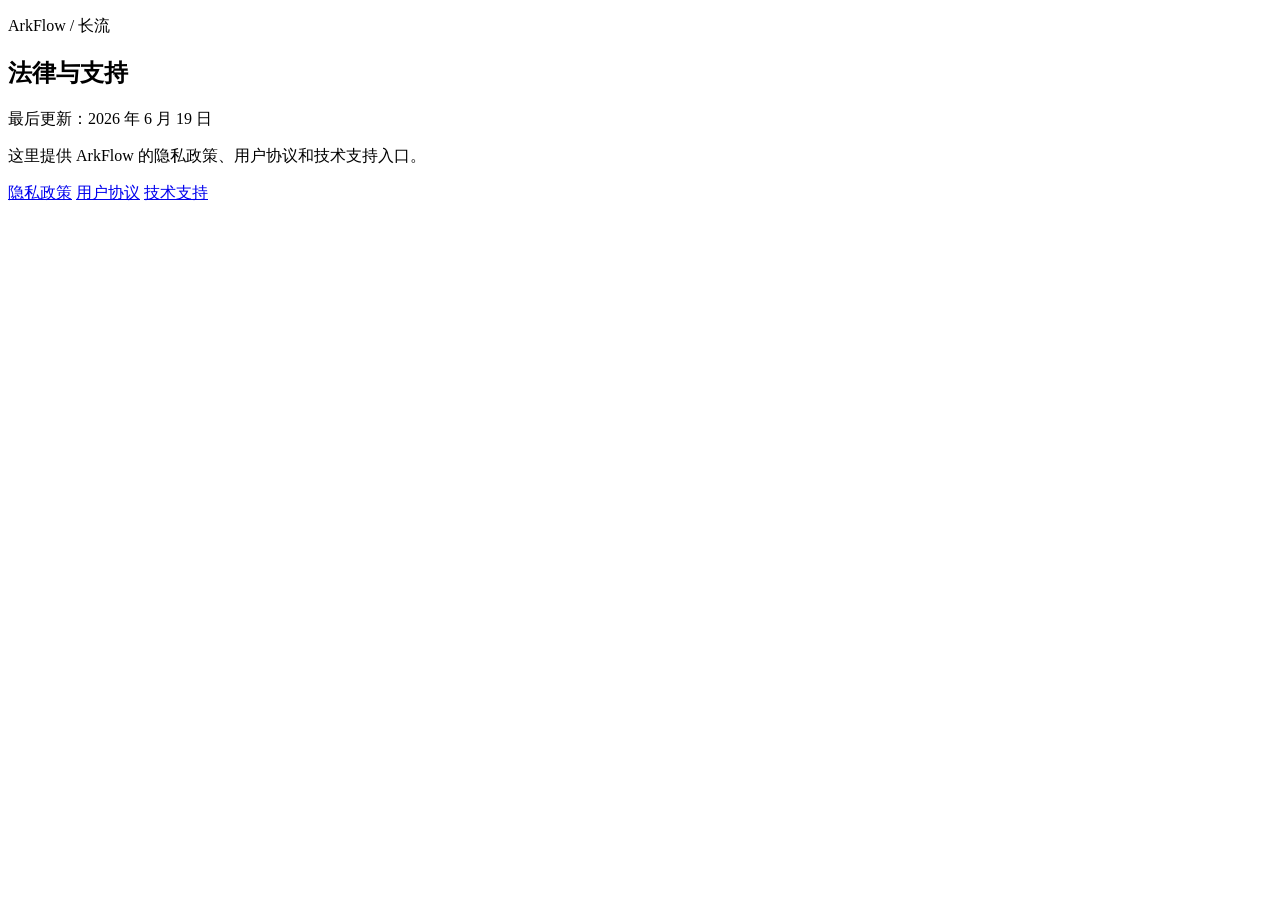
==== index.html @ 3ba8c1ac "Add ArkFlow legal site index" ====
<!doctype html>
<html lang="zh-CN">
<head>
  <meta charset="utf-8">
  <meta name="viewport" content="width=device-width, initial-scale=1">
  <title>ArkFlow 法律与支持</title>
  <link rel="stylesheet" href="styles.css">
</head>
<body>
  <main>
    <section class="card">
      <p class="eyebrow">ArkFlow / 长流</p>
      <h1>法律与支持</h1>
      <p class="muted">最后更新：2026 年 6 月 19 日</p>
      <p>这里提供 ArkFlow 的隐私政策、用户协议和技术支持入口。</p>
      <div class="pill-row">
        <a class="pill" href="privacy.html">隐私政策</a>
        <a class="pill" href="terms.html">用户协议</a>
        <a class="pill" href="support.html">技术支持</a>
      </div>
    </section>
  </main>
</body>
</html>
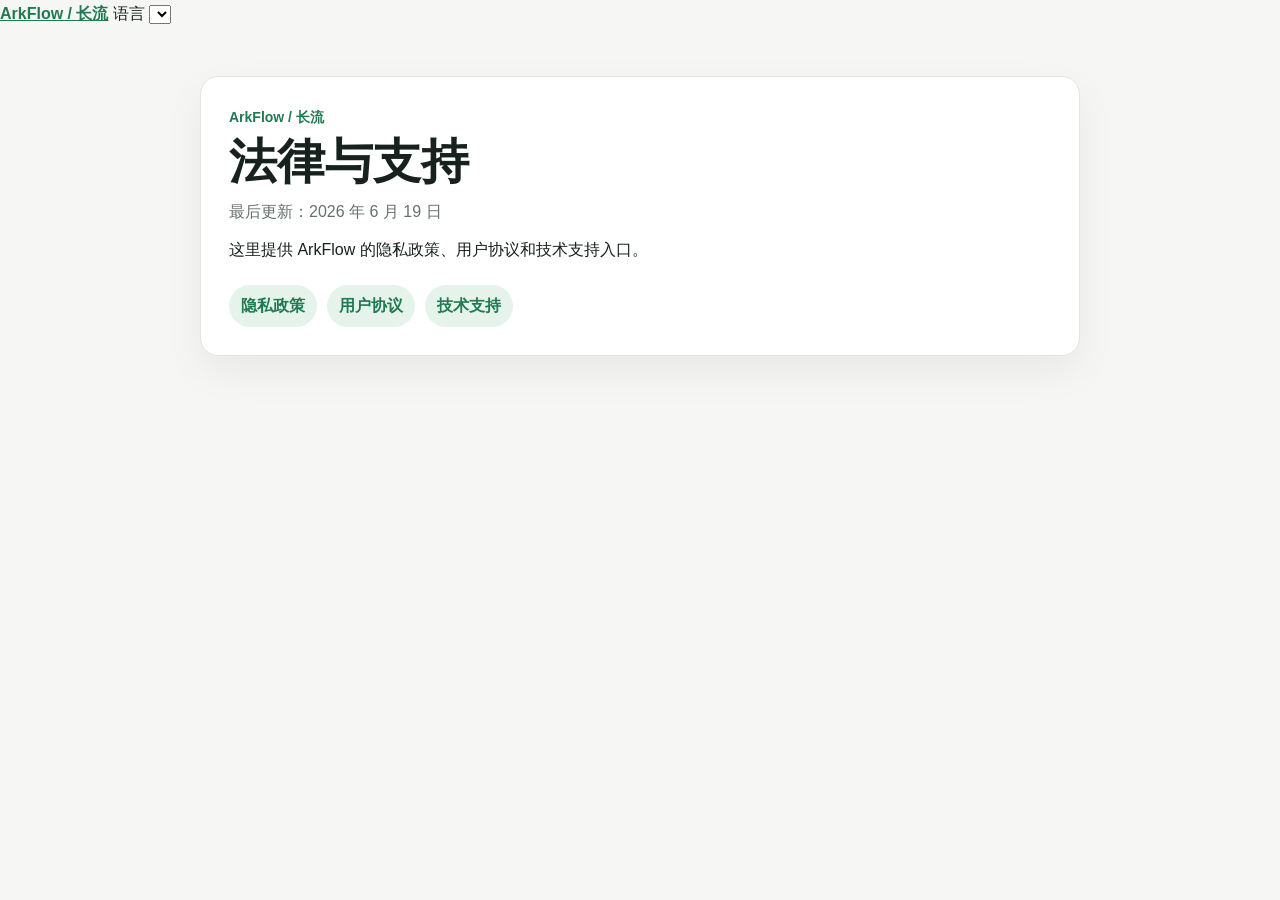
==== commit 2595c55c: "feat: add multilingual legal site" ====
--- a/index.html
+++ b/index.html
@@ -6,19 +6,30 @@
   <title>ArkFlow 法律与支持</title>
   <link rel="stylesheet" href="styles.css">
 </head>
-<body>
-  <main>
-    <section class="card">
-      <p class="eyebrow">ArkFlow / 长流</p>
-      <h1>法律与支持</h1>
-      <p class="muted">最后更新：2026 年 6 月 19 日</p>
-      <p>这里提供 ArkFlow 的隐私政策、用户协议和技术支持入口。</p>
-      <div class="pill-row">
-        <a class="pill" href="privacy.html">隐私政策</a>
-        <a class="pill" href="terms.html">用户协议</a>
-        <a class="pill" href="support.html">技术支持</a>
-      </div>
-    </section>
-  </main>
+<body data-page="index">
+  <div class="site-shell">
+    <header class="site-topbar">
+      <a class="brand-link" href="index.html">ArkFlow / 长流</a>
+      <label class="language-control">
+        <span id="languageLabel">语言</span>
+        <select id="languageSelect" aria-label="Language"></select>
+      </label>
+    </header>
+
+    <main>
+      <section class="card" id="localizedContent">
+        <p class="eyebrow">ArkFlow / 长流</p>
+        <h1>法律与支持</h1>
+        <p class="muted">最后更新：2026 年 6 月 19 日</p>
+        <p>这里提供 ArkFlow 的隐私政策、用户协议和技术支持入口。</p>
+        <div class="pill-row">
+          <a class="pill" href="privacy.html">隐私政策</a>
+          <a class="pill" href="terms.html">用户协议</a>
+          <a class="pill" href="support.html">技术支持</a>
+        </div>
+      </section>
+    </main>
+  </div>
+  <script src="i18n.js"></script>
 </body>
 </html>
--- a/styles.css
+++ b/styles.css
@@ -0,0 +1,130 @@
+:root {
+  color-scheme: light dark;
+  --bg: #f6f7f4;
+  --card: #ffffff;
+  --text: #17211d;
+  --muted: #65716c;
+  --line: #dfe6df;
+  --accent: #207a52;
+  --accent-soft: #e5f3eb;
+}
+
+@media (prefers-color-scheme: dark) {
+  :root {
+    --bg: #101412;
+    --card: #171d1a;
+    --text: #edf3ef;
+    --muted: #a9b4ae;
+    --line: #2b3831;
+    --accent: #63c28e;
+    --accent-soft: #173624;
+  }
+}
+
+* {
+  box-sizing: border-box;
+}
+
+body {
+  margin: 0;
+  background: var(--bg);
+  color: var(--text);
+  font-family: -apple-system, BlinkMacSystemFont, "Segoe UI", "PingFang SC", "Hiragino Sans GB", "Microsoft YaHei", sans-serif;
+  line-height: 1.72;
+}
+
+main {
+  width: min(880px, calc(100% - 36px));
+  margin: 0 auto;
+  padding: 48px 0 64px;
+}
+
+.card {
+  background: var(--card);
+  border: 1px solid var(--line);
+  border-radius: 18px;
+  padding: 28px;
+  box-shadow: 0 16px 40px rgba(0, 0, 0, 0.06);
+}
+
+.eyebrow {
+  color: var(--accent);
+  font-size: 14px;
+  font-weight: 700;
+  letter-spacing: 0;
+  margin: 0 0 6px;
+}
+
+h1 {
+  font-size: clamp(30px, 6vw, 48px);
+  line-height: 1.12;
+  margin: 0 0 10px;
+}
+
+h2 {
+  font-size: 22px;
+  margin: 34px 0 10px;
+}
+
+h3 {
+  font-size: 17px;
+  margin: 22px 0 8px;
+}
+
+p,
+li {
+  font-size: 16px;
+}
+
+p {
+  margin: 10px 0;
+}
+
+ul {
+  padding-left: 22px;
+}
+
+a {
+  color: var(--accent);
+  font-weight: 650;
+}
+
+.muted {
+  color: var(--muted);
+}
+
+.pill-row {
+  display: flex;
+  flex-wrap: wrap;
+  gap: 10px;
+  margin: 22px 0 0;
+}
+
+.pill {
+  display: inline-flex;
+  align-items: center;
+  min-height: 38px;
+  padding: 7px 12px;
+  border-radius: 999px;
+  background: var(--accent-soft);
+  color: var(--accent);
+  text-decoration: none;
+}
+
+.notice {
+  background: var(--accent-soft);
+  border: 1px solid color-mix(in srgb, var(--accent) 26%, transparent);
+  border-radius: 14px;
+  padding: 14px 16px;
+  margin: 20px 0;
+}
+
+footer {
+  color: var(--muted);
+  font-size: 14px;
+  margin-top: 26px;
+}
+
+footer a {
+  font-size: 14px;
+}
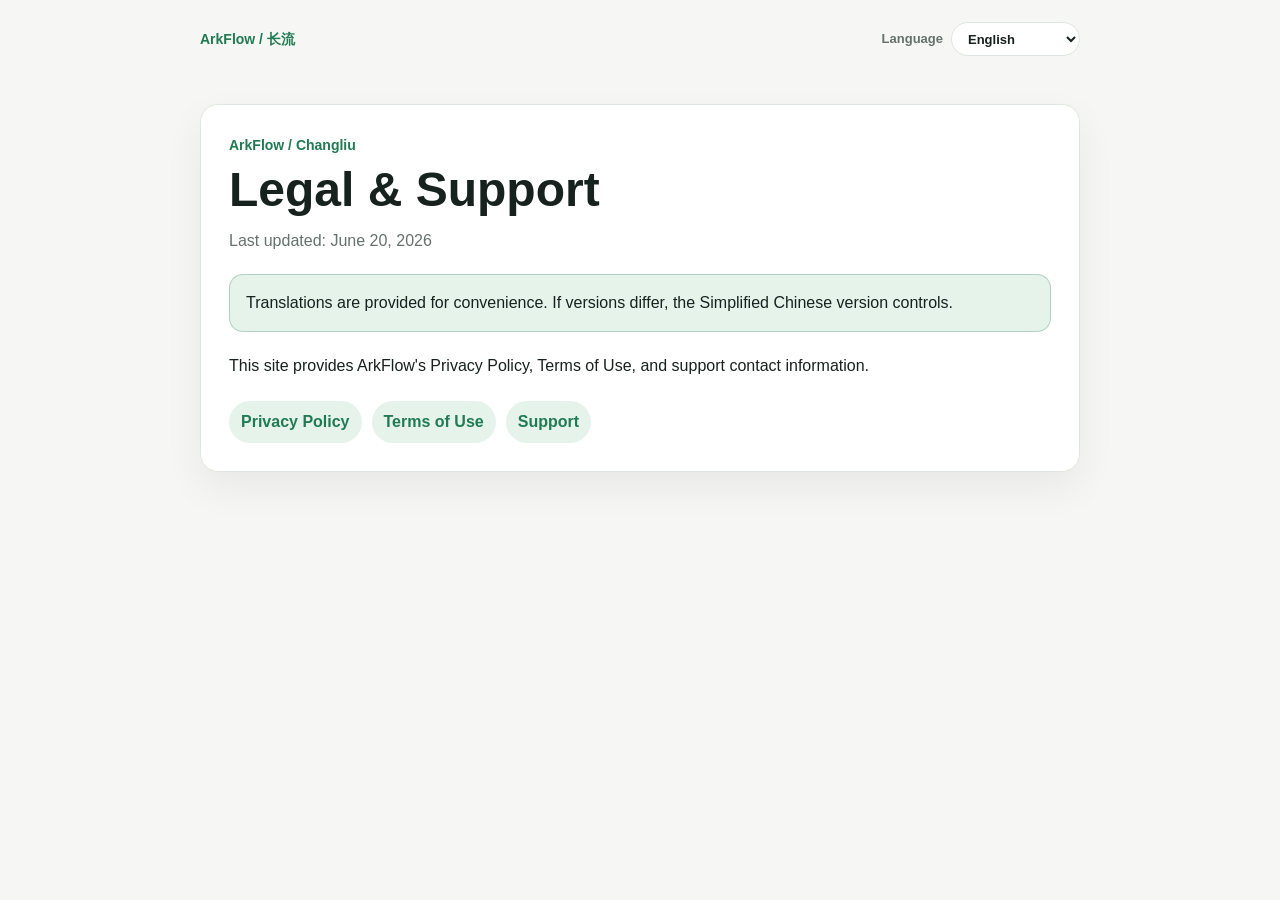
==== commit 131e0548: "Update index.html" ====
--- a/index.html
+++ b/index.html
@@ -20,7 +20,7 @@
       <section class="card" id="localizedContent">
         <p class="eyebrow">ArkFlow / 长流</p>
         <h1>法律与支持</h1>
-        <p class="muted">最后更新：2026 年 6 月 19 日</p>
+        <p class="muted">最后更新：2026 年 6 月 20 日</p>
         <p>这里提供 ArkFlow 的隐私政策、用户协议和技术支持入口。</p>
         <div class="pill-row">
           <a class="pill" href="privacy.html">隐私政策</a>
--- a/styles.css
+++ b/styles.css
@@ -33,9 +33,47 @@
   line-height: 1.72;
 }
 
-main {
+.site-shell {
   width: min(880px, calc(100% - 36px));
   margin: 0 auto;
+}
+
+.site-topbar {
+  display: flex;
+  align-items: center;
+  justify-content: space-between;
+  gap: 16px;
+  padding: 22px 0 0;
+}
+
+.brand-link {
+  color: var(--accent);
+  font-size: 14px;
+  font-weight: 800;
+  text-decoration: none;
+}
+
+.language-control {
+  display: inline-flex;
+  align-items: center;
+  gap: 8px;
+  color: var(--muted);
+  font-size: 13px;
+  font-weight: 650;
+}
+
+.language-control select {
+  min-height: 34px;
+  max-width: min(52vw, 190px);
+  border: 1px solid var(--line);
+  border-radius: 999px;
+  padding: 5px 30px 5px 12px;
+  background: var(--card);
+  color: var(--text);
+  font: inherit;
+}
+
+main {
   padding: 48px 0 64px;
 }
 
@@ -128,3 +166,29 @@
 footer a {
   font-size: 14px;
 }
+
+@media (max-width: 560px) {
+  .site-shell {
+    width: min(100% - 28px, 880px);
+  }
+
+  .site-topbar {
+    align-items: flex-start;
+    padding-top: 16px;
+  }
+
+  .language-control {
+    flex-direction: column;
+    align-items: flex-end;
+    gap: 4px;
+  }
+
+  main {
+    padding: 26px 0 48px;
+  }
+
+  .card {
+    border-radius: 16px;
+    padding: 22px;
+  }
+}
